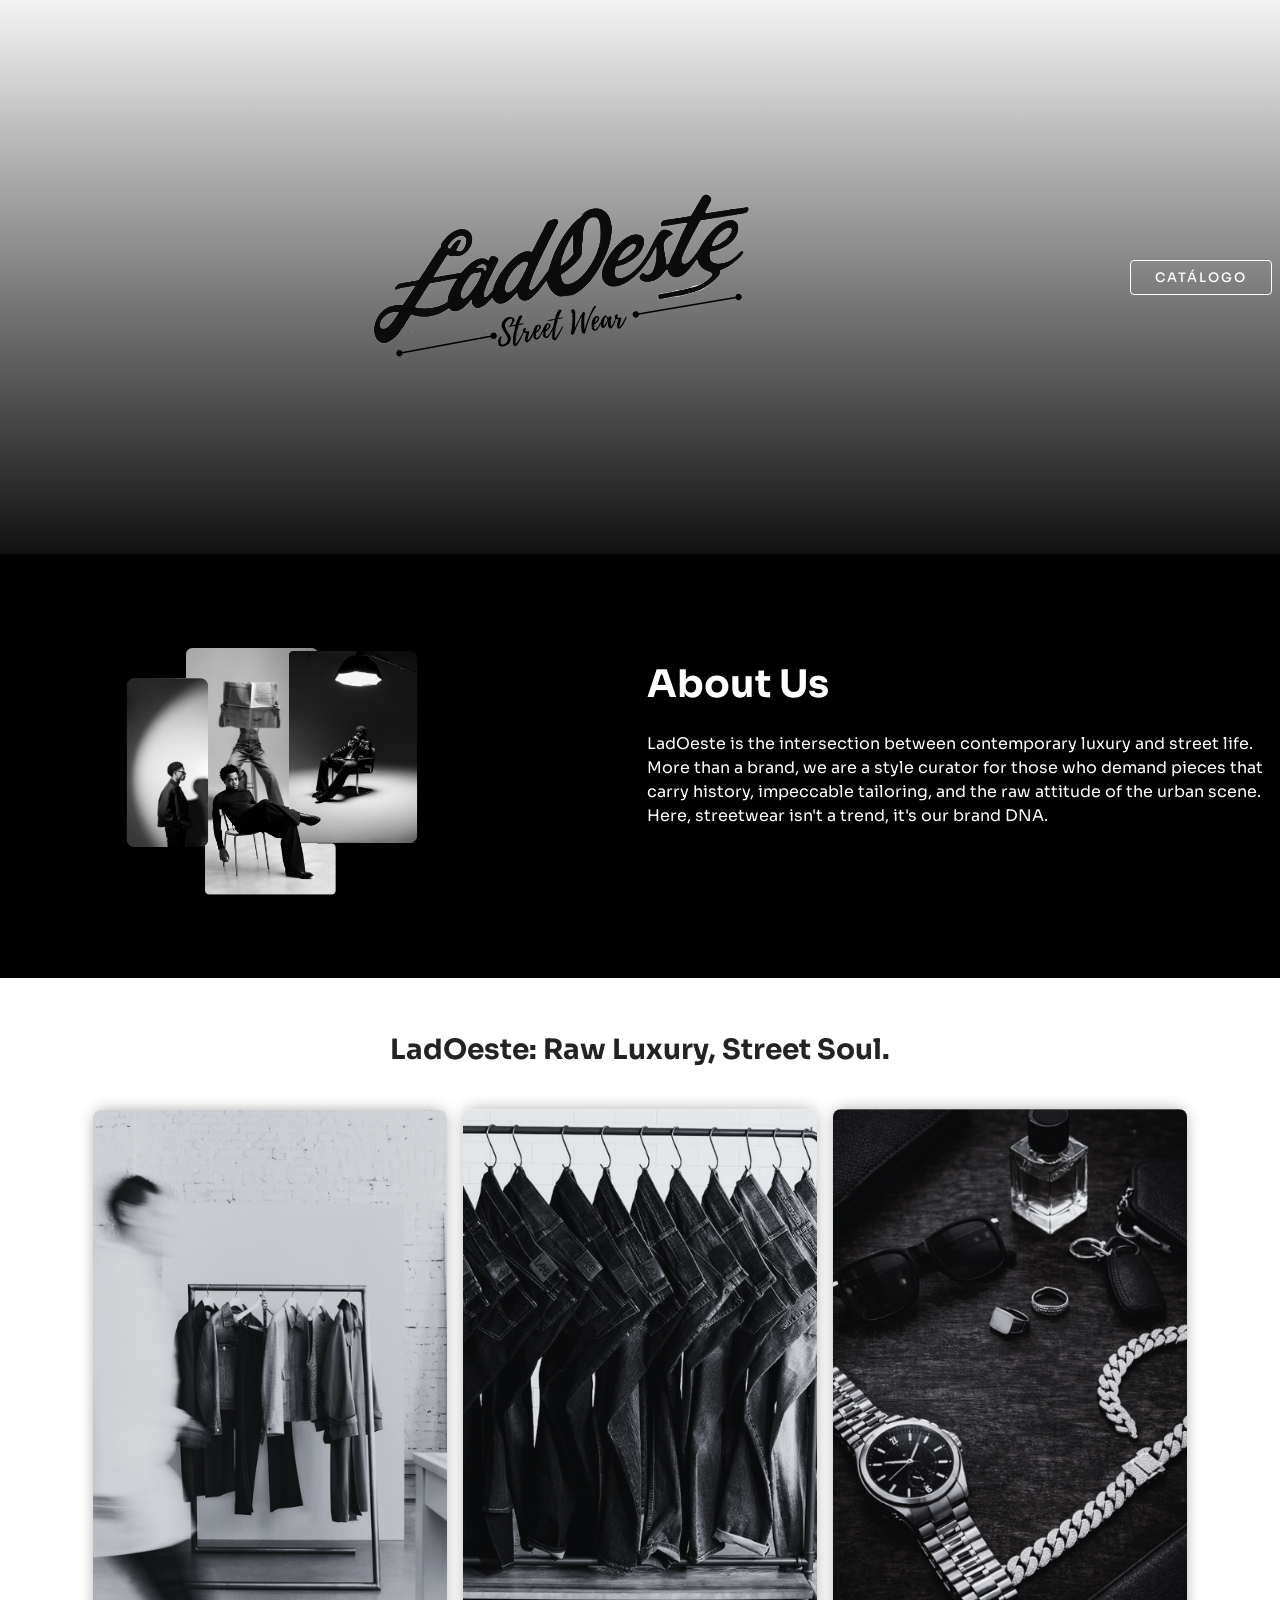
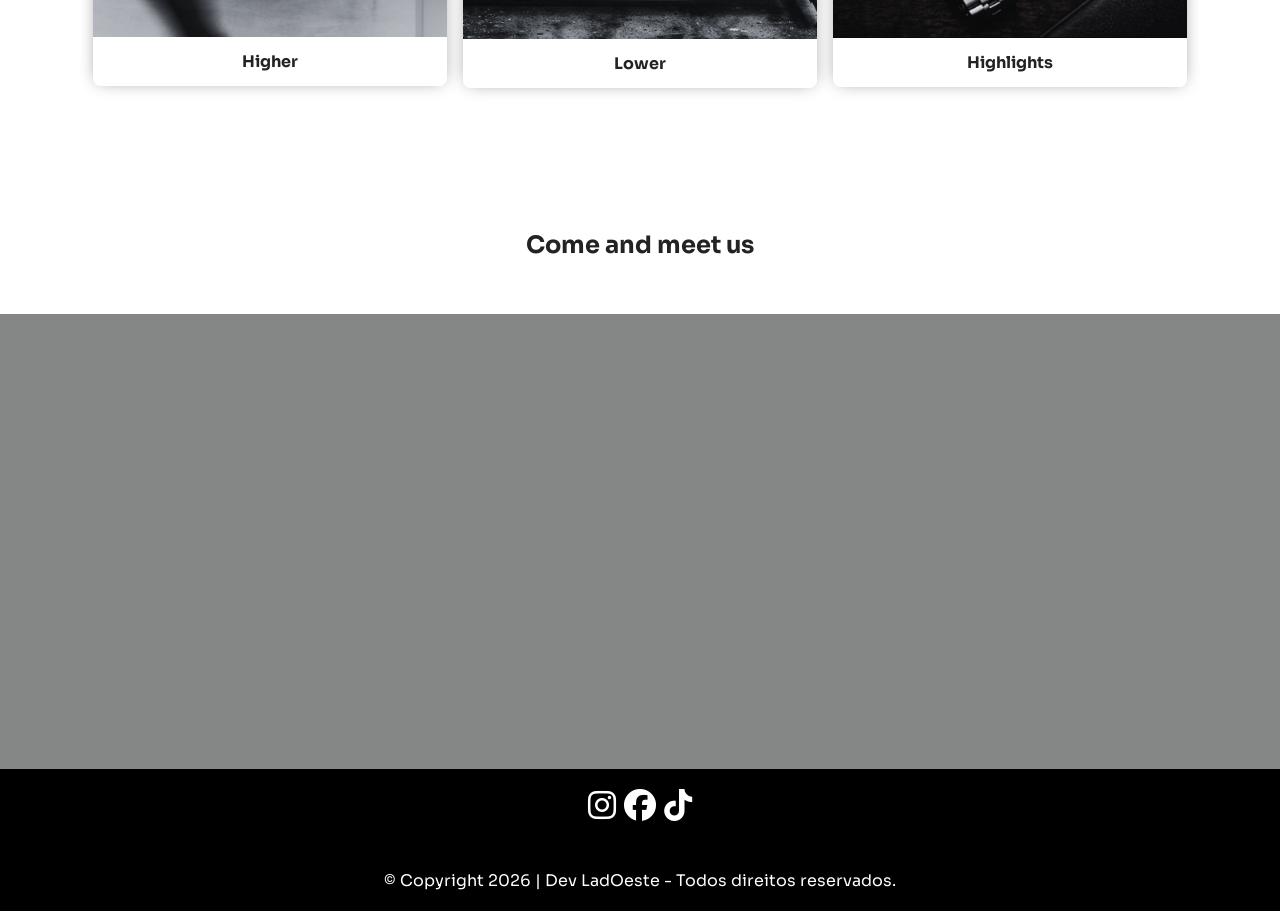
==== index.html @ 077fb588 "a gente é foda demais" ====
<!DOCTYPE html>
<html lang="pt-br">
<head>
  <meta charset="UTF-8" />
  <meta name="viewport" content="width=device-width, initial-scale=1.0" />

  <link href="https://unpkg.com/aos@2.3.1/dist/aos.css" rel="stylesheet" />
  <link rel="preconnect" href="https://fonts.googleapis.com" />
  <link rel="preconnect" href="https://fonts.gstatic.com" crossorigin />
  <link href="https://fonts.googleapis.com/css2?family=Sora:wght@300;400;500;600&display=swap" rel="stylesheet" />

  <link rel="stylesheet"
        href="https://cdnjs.cloudflare.com/ajax/libs/font-awesome/6.5.1/css/all.min.css"
        crossorigin="anonymous"
        referrerpolicy="no-referrer" />

  <link rel="stylesheet" href="style.css" />
  <script src="https://unpkg.com/aos@2.3.1/dist/aos.js"></script>

  <title>Dev LadOeste - Sua loja StreetWear!</title>
</head>
<body>
  <!-- HEADER -->
  <div class="bg-home">
    <header>
      <nav class="header-content container">
        <div class="header-icons" data-aos="fade-down"></div>

        <div class="header-logo" data-aos="fade-up" data-aos-delay="300">
          <img
            data-aos="flip-up"
            data-aos-delay="300"
            data-aos-duration="1500"
            src="assets/LadOeste.svg"
            alt="Logo da LadOeste"
            onerror="this.style.display='none'"
          />
        </div>

        <div data-aos="fade-down">
          <a href="catalogo.html" class="header-button" data-testid="home-catalog-link">Catálogo</a>
        </div>
      </nav>
    </header>
  </div>

  <!-- ABOUT -->
  <section class="about">
    <div class="container about-content">
      <div data-aos="zoom-in" data-aos-delay="100">
        <img class="sobre"
          src="assets/sobre.svg"
          alt="Imagem sobre a loja"
          onerror="this.style.display='none'"
        />
      </div>

      <div class="about-description" data-aos="zoom-out-left" data-aos-delay="250">
        <h2>About Us</h2>
        <p>LadOeste is the intersection between contemporary luxury and street life. More than a brand, we are a style curator for those who demand pieces that carry history, impeccable tailoring, and the raw attitude of the urban scene. Here, streetwear isn't a trend, it's our brand DNA.</p>
      </div>
    </div>
  </section>

  <!-- SERVICES -->
  <section class="services">
    <div class="services-content container">
      <h3>LadOeste: Raw Luxury, Street Soul.</h3><br><br>
    </div>

    <section class="haircuts">
      <a class="haircut" href="catalogo.html#higher" data-aos="fade-up" data-aos-delay="150" data-testid="home-card-higher">
        <img
          src="assets/cima.png"
          alt="Parte de Cima"
          onerror="this.style.display='none'"
        />
        <div class="haircut-info"><strong>Higher</strong></div>
      </a>

      <a class="haircut" href="catalogo.html#lower" data-aos="fade-up" data-aos-delay="250" data-testid="home-card-lower">
        <img
          src="assets/baixo.png"
          alt="Parte de Baixo"
          onerror="this.style.display='none'"
        />
        <div class="haircut-info"><strong>Lower</strong></div>
      </a>

      <a class="haircut" href="catalogo.html#highlights" data-aos="fade-up" data-aos-delay="400" data-testid="home-card-highlights">
        <img
          src="assets/acessorios.png"
          alt="Acessórios"
          onerror="this.style.display='none'"
        />
        <div class="haircut-info"><strong>Highlights</strong></div>
      </a>
    </section>
  </section>

  <!-- FOOTER LABEL -->
  <div class="services">
    <h2>Come and meet us</h2>
  </div>

  <iframe
    width="100%"
    src="https://www.google.com/maps/embed?pb=!1m18!1m12!1m3!1d57482.22371087891!2d-80.26659298183424!3d25.7824854864438!2m3!1f0!2f0!3f0!3m2!1i1024!2i768!4f13.1!3m3!1m2!1s0x88d9b0a20ec8c111%3A0xff96f271ddad4f65!2zTWlhbWksIEZsw7NyaWRhLCBFVUE!5e0!3m2!1spt-BR!2sbr!4v1778173539237!5m2!1spt-BR!2sbr"
    height="450"
    style="border:0;"
    allowfullscreen=""
    loading="lazy"
    referrerpolicy="no-referrer-when-downgrade"
  ></iframe>

  <footer class="footer">
    <div class="footer-icons">
      <a href="#"><i class="fa-brands fa-instagram fa-2x"></i></a>
      <a href="#"><i class="fa-brands fa-facebook fa-2x"></i></a>
      <a href="#"><i class="fa-brands fa-tiktok fa-2x"></i></a>
    </div>
    <div class="footer-logo"></div>
    <p>© Copyright 2026 | Dev LadOeste - Todos direitos reservados.</p>
  </footer>

  <!-- WhatsApp -->
  <a href="https://api.whatsapp.com/send?phone=5561992385579&text=Quero%20fazer%20um%20pedido%20hoje!"
     class="btn-whatsapp"
     target="_blank"
     data-aos="zoom-in-up" data-aos-delay="400">
    <img src="assets/whatssapp.svg"
         alt="Botao whatsapp"
         onerror="this.outerHTML='<i class=&quot;fa-brands fa-whatsapp&quot; style=&quot;font-size:62px;color:#25d366;&quot;></i>'" />
    <span class="tooltip-text">Contact us</span>
  </a>

  <!-- React mount target (hidden) - mantido para compatibilidade com dev server -->
  <div id="root" style="display:none"></div>

  <script>
    if (typeof AOS !== "undefined") AOS.init();
  </script>
</body>
</html>
---- style.css ----
* {
  margin: 0;
  padding: 0;
  box-sizing: border-box;
  outline: 0;
}

header {
  width: 100%;
}

.header-content {
  display: flex;
  align-items: center;
  justify-content: space-between;
}

i {
  color: #FFF;
}

.header-icons {
  display: flex;
  gap: 14px;
}

.header-icons a:hover i {
  animation: translateY 0.8s infinite alternate;
  color: #d34040;
}

@keyframes translateY {
  from { transform: translateY(0) scale(1); }
  to   { transform: translateY(-8px) scale(1.1); }
}

.header-button {
  border: 1px solid #FFF;
  padding: 8px 24px;
  border-radius: 4px;
  color: #FFF;
  background-color: transparent;
  transition: background-color 0.8s;
  text-transform: uppercase;
  letter-spacing: 2px;
  font-size: 13px;
  font-weight: 500;
  display: inline-block;
}

.header-button:hover {
  border: 1px solid #7c7c7c;
  background-color: #000000;
}

.header-logo {
  display: flex;
  align-items: center;
  justify-content: center;
  margin-top: 14px;
}

@media screen and (max-width: 768px) {
  .header-content {
    width: 100%;
    flex-direction: column;
    align-items: center;
    justify-content: center;
  }
  .header-content i {
    margin-top: 16px;
    font-size: 34px;
  }
  .header-logo img {
    width: 160px;
    margin-top: 10px;
  }
  .header-button { display: none; }
}

.container {
  max-width: 1440px;
  margin: 0 auto;
  padding: 0 8px;
}

.bg-home {
  position: relative;
}

.bg-home::before {
  content: "";
  display: block;
  position: absolute;
  background-image: linear-gradient(to bottom, rgb(255, 255, 255), #030303), url("./assets/bg.jpg");
  left: 0;
  top: 0;
  width: 100%;
  height: 100%;
  z-index: -1;
  background-size: cover;
  background-repeat: no-repeat;
  background-position: 50% 0;
  opacity: 0.9;
}

.hero {
  color: #FFF;
  min-height: 80vh;
  display: flex;
  flex-direction: column;
  align-items: center;
  justify-content: center;
  padding: 14px;
}

.about {
  background-color: #000000;
  overflow: hidden;
  color: #FFF;
  background-image: url("./assets/fundo.png");
}

.about-content {
  display: flex;
  align-items: center;
  justify-content: center;
  gap: 14px;
  padding: 34px 14px 64px 14px;
}
.about-content img { max-width: 570px; }
.about-content div { flex: 1; }

.about-description h2 {
  font-size: 38px;
  margin-bottom: 24px;
}
.about-description p {
  margin-bottom: 14px;
  line-height: 150%;
}

@media screen and (max-width: 768px) {
  .about-content { flex-direction: column; }
}

.services {
  background-color: #FFF;
  color: #232224;
  display: flex;
  flex-direction: column;
  align-items: center;
  justify-content: center;
  padding: 54px 14px;
}

.services-content h2 {
  text-transform: uppercase;
  text-align: center;
  font-size: 38px;
  margin-bottom: 14px;
}

.services-content h3 {
  text-align: center;
  font-size: 28px;
}

.haircuts {
  display: flex;
  justify-content: center;
  align-items: center;
  gap: 16px;
  padding: 0 44px 34px 44px;
}

.haircut {
  flex: 1;
  display: flex;
  flex-direction: column;
  background-color: #FFF;
  border-radius: 8px;
  box-shadow: 0px -1px 17px -4px rgba(0, 0, 0, 0.45);
  overflow: hidden;
  cursor: pointer;
  text-decoration: none;
  color: inherit;
}
.haircut img {
  width: 100%;
  max-width: 354px;
  transition: transform 0.2s;
}
.haircut img:hover {
  transform: scale(1.2);
  z-index: 1;
}

.haircut-info {
  width: 100%;
  display: flex;
  justify-content: center;
  padding: 14px;
  background-color: #FFF;
  z-index: 99;
  text-align: center;
}

.haircut-info button {
  color: #FFF;
  background-color: #d94140;
  padding: 4px 8px;
  border-radius: 4px;
  border: 0;
  cursor: default;
}

@media screen and (max-width: 768px) {
  .haircuts { flex-direction: column; }
  .haircut img { max-width: 740px; }
}

.footer {
  display: flex;
  flex-direction: column;
  align-items: center;
  justify-content: center;
  padding: 20px 0;
  gap: 24px;
  color: #ffffff;
  background-color: #000000;
}

.footer-icons { display: flex; gap: 8px; color: #FFF; }
.footer-logo img { width: 200px; }

.btn-whatsapp {
  position: fixed;
  bottom: 14px;
  right: 24px;
  z-index: 99;
}
.btn-whatsapp img {
  max-width: 74px;
  transition: transform 0.4s;
}
.btn-whatsapp img:hover { transform: scale(1.1); }

.btn-whatsapp .tooltip-text {
  visibility: hidden;
  position: absolute;
  width: 120px;
  top: 8px;
  left: -144px;
  padding: 6px;
  border-radius: 8px;
  text-align: center;
  background-color: #232224;
  color: #FFF;
  opacity: 0;
  transition: opacity 0.4s;
}

.btn-whatsapp:hover .tooltip-text {
  visibility: visible;
  opacity: 1;
}

@media screen and (max-width: 768px) {
  .btn-whatsapp img { max-width: 64px; }
}

body {
  font-family: "Sora", sans-serif;
  width: 100%;
  min-height: 100vh;
  position: relative;
  background-color: #858686;
}

button { font-family: "Sora", sans-serif; cursor: pointer; }
svg { width: 100%; }
img { width: 40%; height: auto; }
a { cursor: pointer; text-decoration: none; }
.sobre { width: 900px; }
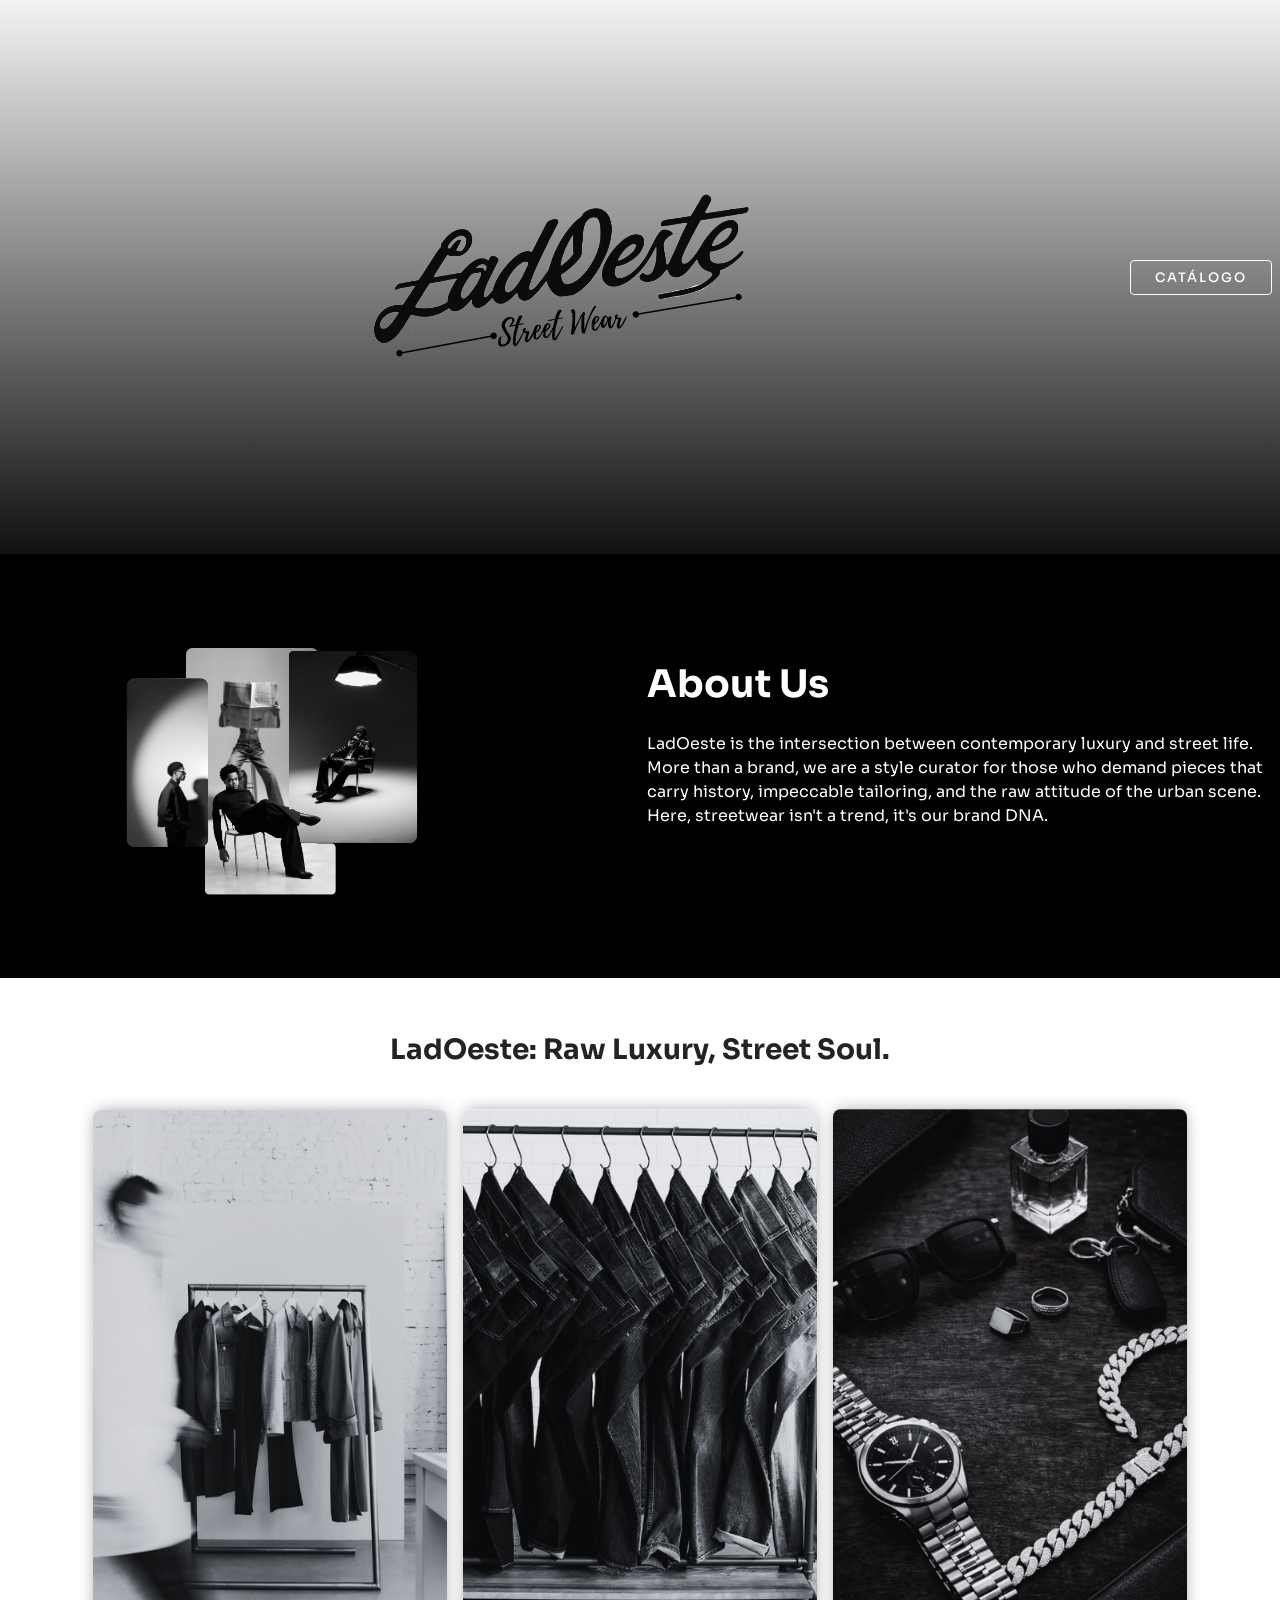
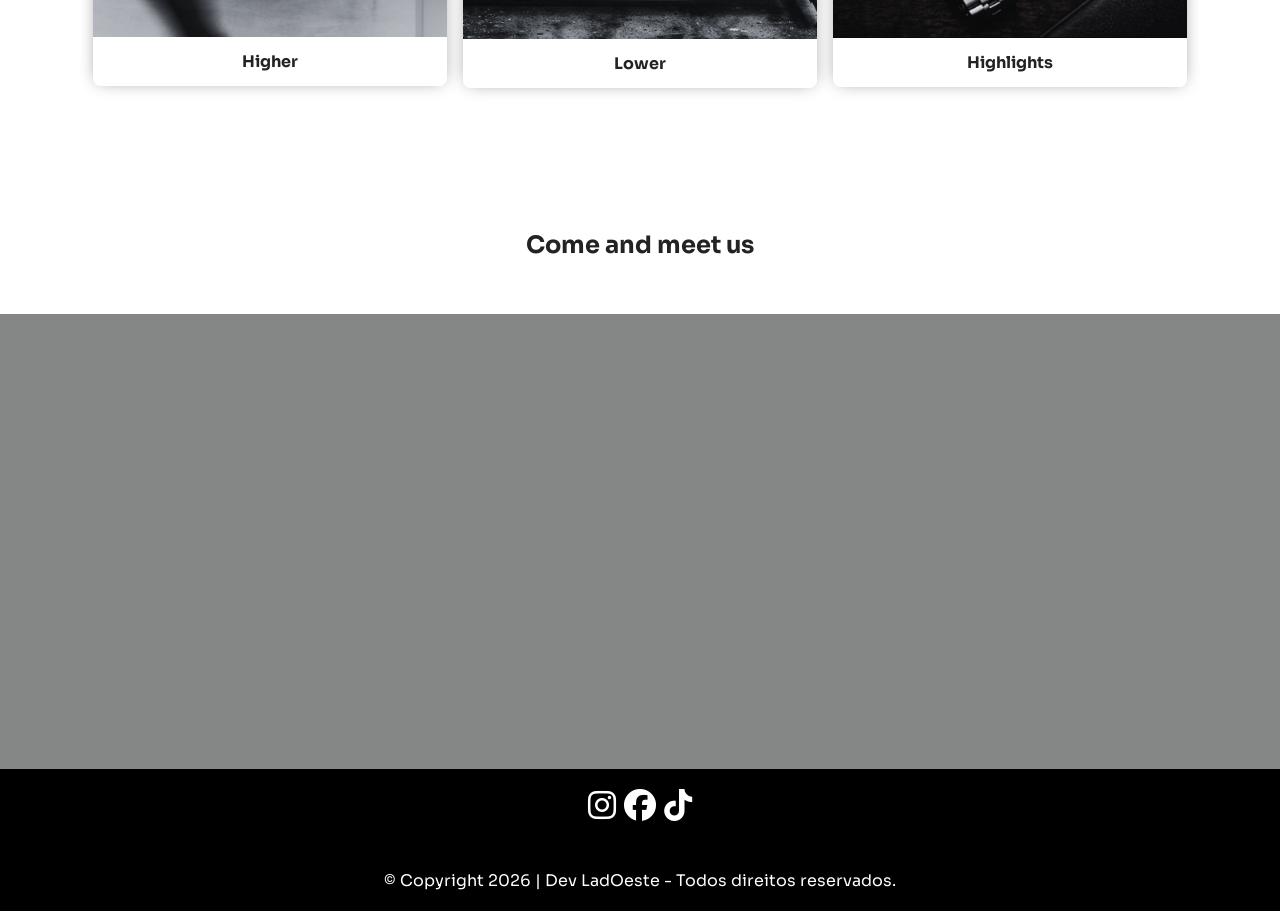
==== commit 97ffba3f: "upasdlaksnl" ====
--- a/index.html
+++ b/index.html
@@ -8,6 +8,7 @@
   <link rel="preconnect" href="https://fonts.googleapis.com" />
   <link rel="preconnect" href="https://fonts.gstatic.com" crossorigin />
   <link href="https://fonts.googleapis.com/css2?family=Sora:wght@300;400;500;600&display=swap" rel="stylesheet" />
+  <link rel="icon" href="LadOeste_4.png?v=5" type="image/png">
 
   <link rel="stylesheet"
         href="https://cdnjs.cloudflare.com/ajax/libs/font-awesome/6.5.1/css/all.min.css"
